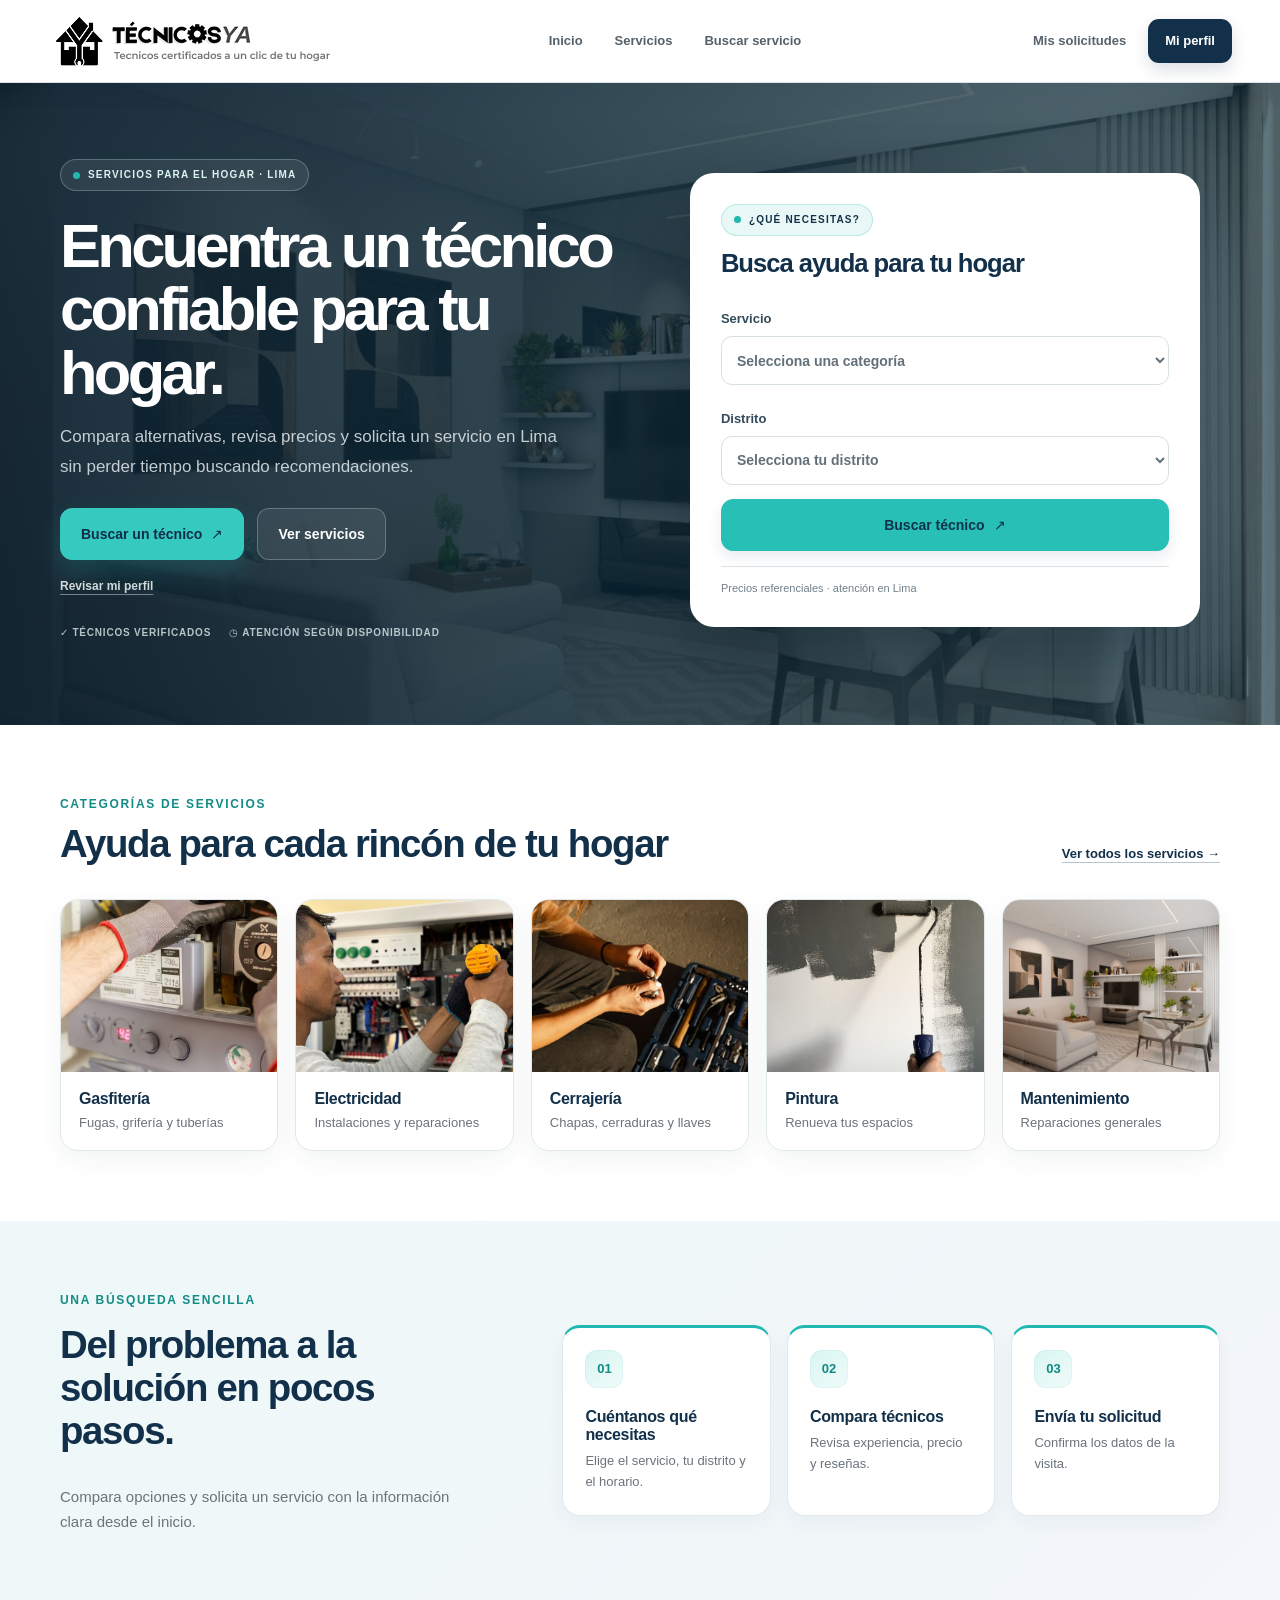
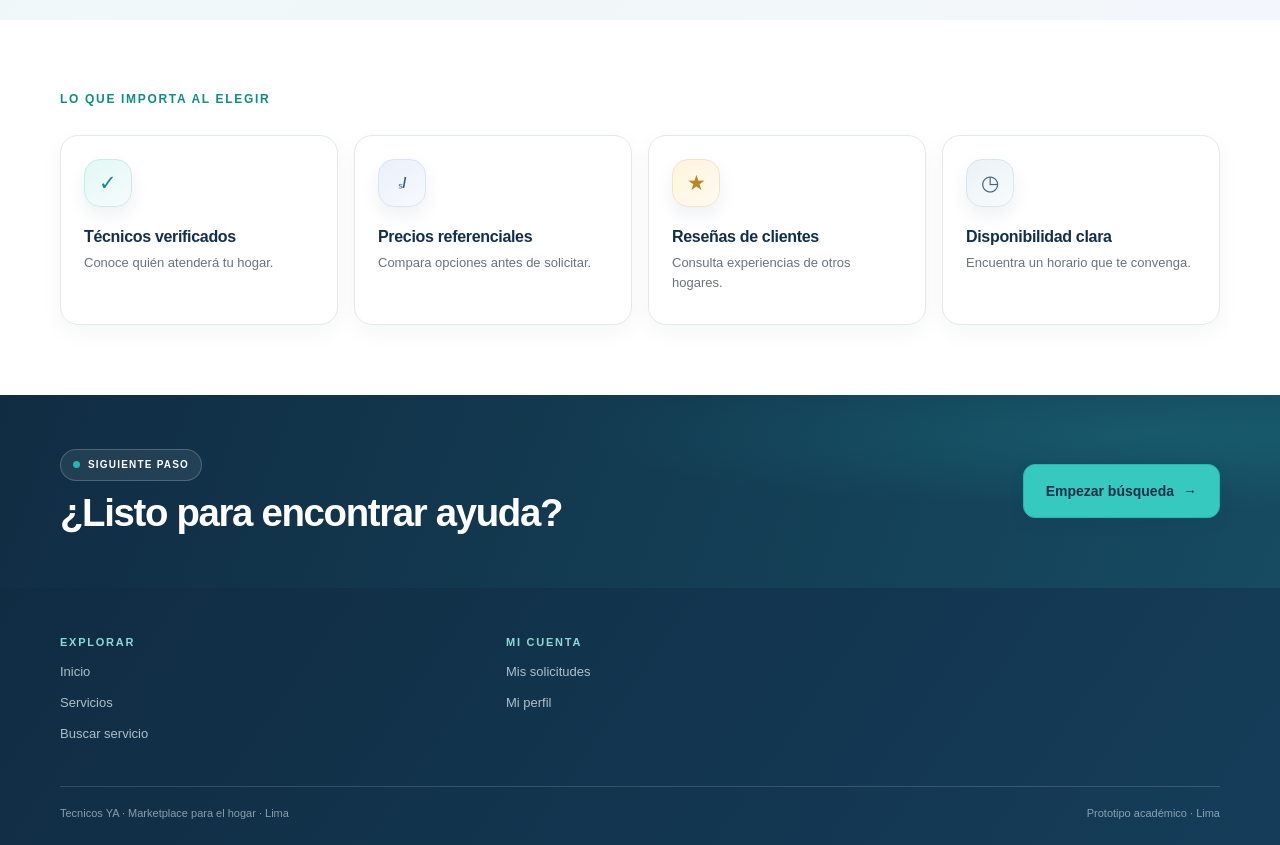
==== index.html @ 281db95e "s" ====
<!doctype html>
<html lang="es">
<head>
  <meta charset="utf-8">
  <meta name="viewport" content="width=device-width, initial-scale=1">
  <meta name="theme-color" content="#12304A"><link rel="icon" href="favicon.ico">
  <meta name="description" content="Encuentra técnicos confiables para los servicios de tu hogar en Lima.">
  <title>Hogario — servicios para tu hogar</title>
  <link rel="stylesheet" href="shared.css">
  <link rel="stylesheet" href="home.css">
  <script src="shared.js" defer></script>
  <script src="home.js" defer></script>
</head>
<body>
  <header data-site-header></header>
  <main>
    <section class="hero">
      <div class="container hero-grid">
        <div class="hero-copy">
          <span class="eyebrow">Servicios para el hogar · Lima</span>
          <h1>Encuentra un técnico confiable para tu hogar.</h1>
          <p class="lead">Compara alternativas, revisa precios y solicita un servicio en Lima sin perder tiempo buscando recomendaciones.</p>
          <div class="button-row"><a class="button" href="/buscar-servicio/index.html">Buscar un técnico <span aria-hidden="true">↗</span></a><a class="button button--secondary" href="/servicios/index.html">Ver servicios</a></div>
          <a class="text-link home-account-link" href="/mi-perfil/index.html">Revisar mi perfil</a>
          <div class="trust-list"><span>✓ Técnicos verificados</span><span>◷ Atención según disponibilidad</span></div>
        </div>
        <div class="hero-visual">
          <img src="hogario-home.jpeg" alt="Interior luminoso de un hogar moderno" fetchpriority="high">
          <div class="hero-search">
            <span class="eyebrow">¿Qué necesitas?</span>
            <h2>Busca ayuda para tu hogar</h2>
            <form id="home-search" action="/buscar-servicio/index.html">
              <label class="field"><span>Servicio</span><select name="servicio" required><option value="">Selecciona una categoría</option><option>Gasfitería</option><option>Electricidad</option><option>Cerrajería</option><option>Pintura</option><option>Mantenimiento</option><option>Limpieza</option></select></label>
              <label class="field"><span>Distrito</span><select name="distrito" required><option value="">Selecciona tu distrito</option><option>Surco</option><option>Miraflores</option><option>San Borja</option><option>San Isidro</option><option>La Molina</option></select></label>
              <button class="button" type="submit">Buscar técnico <span aria-hidden="true">↗</span></button>
            </form>
            <p class="home-search-note">Precios referenciales · atención en Lima</p>
          </div>
        </div>
      </div>
    </section>
    <section class="section">
      <div class="container"><div class="section-title-row"><div><p class="section-heading">Categorías de servicios</p><h2>Ayuda para cada rincón de tu hogar</h2></div><a class="text-link" href="/servicios/index.html">Ver todos los servicios →</a></div>
        <div class="service-grid">
          <a class="service-card" href="/buscar-servicio/?servicio=Gasfiter%C3%ADa"><img src="hogario-gas.jpeg" alt="Técnico revisando una instalación de agua" loading="lazy"><div class="service-card__body"><h3>Gasfitería</h3><p>Fugas, grifería y tuberías</p></div></a>
          <a class="service-card" href="/buscar-servicio/?servicio=Electricidad"><img src="hogario-electric.jpeg" alt="Electricista trabajando en una instalación del hogar" loading="lazy"><div class="service-card__body"><h3>Electricidad</h3><p>Instalaciones y reparaciones</p></div></a>
          <a class="service-card" href="/buscar-servicio/?servicio=Cerrajer%C3%ADa"><img src="hogario-locksmith.jpeg" alt="Herramientas de cerrajería" loading="lazy"><div class="service-card__body"><h3>Cerrajería</h3><p>Chapas, cerraduras y llaves</p></div></a>
          <a class="service-card" href="/buscar-servicio/?servicio=Pintura"><img src="hogario-paint.jpeg" alt="Pintor renovando una pared interior" loading="lazy"><div class="service-card__body"><h3>Pintura</h3><p>Renueva tus espacios</p></div></a>
          <a class="service-card" href="/buscar-servicio/?servicio=Mantenimiento"><img src="hogario-home.jpeg" alt="Sala de estar luminosa en un hogar cuidado" loading="lazy"><div class="service-card__body"><h3>Mantenimiento</h3><p>Reparaciones generales</p></div></a>
        </div>
      </div>
    </section>
    <section class="section section--soft">
      <div class="container home-steps"><div><p class="section-heading">Una búsqueda sencilla</p><h2>Del problema a la solución en pocos pasos.</h2><p class="muted">Compara opciones y solicita un servicio con la información clara desde el inicio.</p></div><div class="inline-steps"><article class="inline-step"><b>01</b><h3>Cuéntanos qué necesitas</h3><p>Elige el servicio, tu distrito y el horario.</p></article><article class="inline-step"><b>02</b><h3>Compara técnicos</h3><p>Revisa experiencia, precio y reseñas.</p></article><article class="inline-step"><b>03</b><h3>Envía tu solicitud</h3><p>Confirma los datos de la visita.</p></article></div></div>
    </section>
    <section class="section"><div class="container"><p class="section-heading">Lo que importa al elegir</p><div class="benefit-grid"><article><span>✓</span><h3>Técnicos verificados</h3><p>Conoce quién atenderá tu hogar.</p></article><article><span>ₛ/</span><h3>Precios referenciales</h3><p>Compara opciones antes de solicitar.</p></article><article><span>★</span><h3>Reseñas de clientes</h3><p>Consulta experiencias de otros hogares.</p></article><article><span>◷</span><h3>Disponibilidad clara</h3><p>Encuentra un horario que te convenga.</p></article></div></div></section>
    <section class="home-cta"><div class="container"><div><span class="eyebrow">Siguiente paso</span><h2>¿Listo para encontrar ayuda?</h2></div><a class="button button--teal" href="/buscar-servicio/index.html">Empezar búsqueda <span aria-hidden="true">→</span></a></div></section>
  </main>
  <footer data-site-footer></footer>
</body>
</html>
---- shared.css ----
:root{font-family:Inter,Arial,sans-serif;color:#343a40;background:#fff;font-synthesis:none;text-rendering:optimizeLegibility;--navy:#12304a;--teal:#20b8b0;--ink:#343a40;--muted:#6b737b;--line:#dce2e7;--paper:#f3f5f7;--white:#fff;--shadow:0 14px 38px rgba(18,48,74,.09);font-optical-sizing:auto}*{box-sizing:border-box}html{scroll-behavior:smooth}body{margin:0;min-width:320px;background:#fff;color:var(--ink);font-size:15px;line-height:1.55}img{display:block;max-width:100%}a{color:inherit;text-decoration:none}button,input,select,textarea{font:inherit}button,a,input,select,textarea{outline-offset:3px}a:focus-visible,button:focus-visible,input:focus-visible,select:focus-visible,textarea:focus-visible{outline:3px solid rgba(32,184,176,.55)}.site-header{position:relative;z-index:5;background:#fff;border-bottom:1px solid var(--line);box-shadow:0 2px 10px rgba(18,48,74,.04)}.header-main{max-width:1240px;margin:auto;min-height:76px;padding:12px 28px;display:flex;align-items:center;justify-content:space-between;gap:22px}.brand{display:inline-flex;align-items:center;gap:10px;flex-shrink:0}.brand-mark{width:42px;height:42px;display:grid;place-items:center;border-radius:13px;background:var(--navy);color:var(--teal);font-size:22px;font-weight:800}.brand-name{font-size:20px;font-weight:800;letter-spacing:-.05em;color:var(--navy);line-height:1}.brand-caption{display:block;margin-top:5px;font-size:9px;letter-spacing:.13em;text-transform:uppercase;color:#82909a}.main-nav{display:flex;align-items:center;gap:4px}.main-nav a,.mobile-nav a{padding:9px 12px;border-radius:9px;color:#56616a;font-size:13px;font-weight:650;white-space:nowrap;transition:background .18s,color .18s}.main-nav a:hover,.main-nav a[aria-current=page],.mobile-nav a:hover,.mobile-nav a[aria-current=page]{background:#e8f8f7;color:var(--navy)}.header-actions{display:flex;align-items:center;gap:10px;white-space:nowrap}.header-actions a{font-size:12px;font-weight:700}.header-login{padding:9px 12px;color:#58636d}.header-tech{padding:11px 15px;border-radius:9px;background:var(--navy);color:#fff}.mobile-nav{display:none;overflow-x:auto;border-top:1px solid var(--line);padding:7px 18px;gap:3px}.container{width:min(1160px,calc(100% - 48px));margin-inline:auto}.section{padding:70px 0}.section--soft{background:var(--paper)}.section-heading{margin:0 0 26px;color:var(--navy);font-size:12px;font-weight:800;letter-spacing:.14em;text-transform:uppercase}.eyebrow{display:inline-flex;align-items:center;gap:8px;width:max-content;padding:7px 12px;border:1px solid rgba(32,184,176,.24);border-radius:30px;background:#ecf9f8;color:var(--navy);font-size:10px;font-weight:800;letter-spacing:.12em;text-transform:uppercase}.eyebrow:before{content:"";width:7px;height:7px;border-radius:50%;background:var(--teal)}h1,h2,h3,p{margin-top:0}h1,h2,h3{color:var(--navy);line-height:1.12}h1{font-size:clamp(2.3rem,5vw,4.3rem);letter-spacing:-.055em}h2{font-size:clamp(1.45rem,2.5vw,2.1rem);letter-spacing:-.035em}h3{font-size:1.05rem;letter-spacing:-.02em}.muted{color:var(--muted)}.lead{max-width:650px;color:#66717a;font-size:17px;line-height:1.7}.button-row{display:flex;flex-wrap:wrap;gap:12px}.button{min-height:46px;display:inline-flex;align-items:center;justify-content:center;gap:9px;padding:11px 18px;border:1px solid var(--navy);border-radius:9px;background:var(--navy);color:#fff;font-size:13px;font-weight:750;cursor:pointer;transition:transform .15s,background .15s,box-shadow .15s}.button:hover{background:#1b4567;box-shadow:0 7px 18px rgba(18,48,74,.16);transform:translateY(-1px)}.button--secondary{border-color:#b8e8e5;background:#eaf8f7;color:var(--navy)}.button--secondary:hover{background:#d9f3f1}.button--white{border-color:#fff;background:#fff;color:var(--navy)}.text-link{color:var(--navy);font-size:13px;font-weight:700;text-decoration:underline;text-decoration-color:#b8c5cd;text-underline-offset:4px}.card{border:1px solid var(--line);border-radius:16px;background:#fff;box-shadow:0 4px 15px rgba(18,48,74,.035)}.card--pad{padding:24px}.grid{display:grid;gap:18px}.grid-2{grid-template-columns:repeat(2,minmax(0,1fr))}.grid-3{grid-template-columns:repeat(3,minmax(0,1fr))}.grid-4{grid-template-columns:repeat(4,minmax(0,1fr))}.service-card{overflow:hidden;border:1px solid var(--line);border-radius:15px;background:#fff;box-shadow:0 4px 14px rgba(18,48,74,.045);transition:transform .2s,border-color .2s,box-shadow .2s}.service-card:hover{transform:translateY(-3px);border-color:#a6dfdb;box-shadow:var(--shadow)}.service-card img{width:100%;height:150px;object-fit:cover}.service-card__body{padding:16px}.service-card__body h3{margin-bottom:5px}.service-card__body p{margin:0;color:var(--muted);font-size:12px}.page-top{padding:46px 0 28px;background:var(--paper);border-bottom:1px solid var(--line)}.page-top h1{margin:16px 0 8px;font-size:clamp(2rem,4vw,3.25rem)}.page-top p{max-width:720px;margin-bottom:0;color:var(--muted)}.page-content{padding:38px 0 72px}.form-card{padding:27px;border:1px solid var(--line);border-radius:16px;background:#fff;box-shadow:var(--shadow)}.form-grid{display:grid;grid-template-columns:repeat(2,minmax(0,1fr));gap:18px}.field{display:grid;gap:7px}.field--wide{grid-column:1/-1}.field label{color:#44515a;font-size:12px;font-weight:750}.field input,.field select,.field textarea{width:100%;min-height:46px;padding:11px 13px;border:1px solid #ced7dd;border-radius:9px;background:#fff;color:var(--ink)}.field textarea{min-height:110px;resize:vertical}.field input::placeholder,.field textarea::placeholder{color:#9aa4ab}.form-actions{display:flex;align-items:center;flex-wrap:wrap;gap:12px;margin-top:22px}.notice{padding:15px 17px;border:1px solid #ccebe8;border-radius:12px;background:#f0fbfa;color:#31575a;font-size:13px}.pill{display:inline-flex;padding:7px 11px;border-radius:30px;background:#eaf8f7;color:var(--navy);font-size:11px;font-weight:750}.hero{overflow:hidden;padding:62px 0 72px;background:var(--paper)}.hero-grid{display:grid;grid-template-columns:1.03fr .97fr;align-items:center;gap:48px}.hero h1{max-width:680px;margin:20px 0 20px}.hero-visual{position:relative;min-height:430px;padding:115px 0 0 32px}.hero-visual>img{position:absolute;inset:0 0 auto;width:100%;height:300px;border-radius:20px;object-fit:cover}.hero-search{position:relative;z-index:1;width:min(94%,460px);margin:110px 0 0 auto;padding:26px;border:1px solid var(--line);border-radius:18px;background:#fff;box-shadow:0 22px 50px rgba(18,48,74,.15)}.hero-search h2{margin:6px 0 18px;font-size:21px}.hero-search .field{margin-top:13px}.hero-search .button{width:100%;margin-top:16px}.trust-list{display:flex;flex-wrap:wrap;gap:18px;margin-top:27px;color:#77838a;font-size:10px;font-weight:750;letter-spacing:.08em;text-transform:uppercase}.technician-card{display:grid;grid-template-columns:108px 1fr;gap:19px;padding:19px;border:1px solid var(--line);border-radius:15px;background:#fff;box-shadow:0 4px 15px rgba(18,48,74,.04)}.technician-card>img{width:108px;height:116px;border-radius:12px;object-fit:cover}.technician-card h3{margin:2px 0 4px}.technician-card p{margin:0;color:var(--muted);font-size:13px}.tech-meta{display:flex;flex-wrap:wrap;gap:9px 16px;margin-top:11px;color:#5e6a72;font-size:11px}.tech-bottom{grid-column:2;display:flex;align-items:center;justify-content:space-between;gap:15px;padding-top:13px;border-top:1px solid var(--line)}.tech-bottom strong{display:block;color:var(--navy);font-size:16px}.results-layout{display:grid;grid-template-columns:260px minmax(0,1fr);gap:32px}.filter-panel{position:sticky;top:18px;align-self:start;padding:20px;border:1px solid var(--line);border-radius:14px;background:#fff}.filter-group{padding:15px 0;border-bottom:1px solid var(--line)}.filter-group:last-child{border-bottom:0}.filter-group h3{margin-bottom:11px;font-size:13px}.check-row{display:flex;align-items:center;gap:8px;margin:8px 0;color:#5d6871;font-size:12px}.check-row input{accent-color:var(--teal)}.results-list{display:grid;gap:14px}.profile-grid{display:grid;grid-template-columns:.82fr 1.18fr;gap:25px}.profile-head{display:flex;align-items:center;gap:17px}.profile-head img{width:100px;height:100px;border-radius:15px;object-fit:cover}.profile-head h2{margin:0;font-size:24px}.profile-head p{margin:5px 0 0;color:var(--muted);font-size:13px}.data-row{display:flex;justify-content:space-between;gap:15px;padding:13px 0;border-bottom:1px solid var(--line);font-size:13px}.data-row:last-child{border-bottom:0}.data-row span{color:var(--muted)}.data-row strong{color:var(--navy);text-align:right}.rating-stars{display:flex;gap:7px}.rating-stars button{width:44px;height:44px;border:1px solid var(--line);border-radius:9px;background:#fff;color:#9aa3a9;font-size:22px;cursor:pointer}.rating-stars button.is-active,.rating-stars button:hover{border-color:var(--teal);background:#eaf8f7;color:#db9c2f}.status{display:inline-flex;padding:6px 10px;border-radius:30px;background:#eaf8f7;color:#176d69;font-size:11px;font-weight:750}.success-panel{text-align:center;padding:50px 30px}.success-mark{width:62px;height:62px;display:grid;place-items:center;margin:0 auto 20px;border-radius:50%;background:#e7f8f5;color:#168b82;font-size:30px}.site-footer{padding:40px 0 20px;border-top:1px solid var(--line);background:var(--paper)}.footer-grid{display:grid;grid-template-columns:repeat(3,1fr);gap:32px;padding-bottom:28px}.footer-group h2{margin-bottom:14px;color:#82909a;font-size:10px;letter-spacing:.16em;text-transform:uppercase}.footer-group a{display:block;width:max-content;margin:8px 0;color:#66727a;font-size:12px}.footer-group a:hover{color:var(--navy);text-decoration:underline}.footer-bottom{display:flex;justify-content:space-between;gap:12px;padding-top:18px;border-top:1px solid #d8dfe3;color:#849098;font-size:10px}.footer-legal{display:flex;flex-wrap:wrap;gap:15px}.footer-legal a:hover{text-decoration:underline}.simple-grid{display:grid;grid-template-columns:repeat(2,minmax(0,1fr));gap:16px}.simple-action{padding:19px;border:1px solid var(--line);border-radius:13px;background:#fff}.simple-action h2{margin-bottom:6px;font-size:17px}.simple-action p{margin-bottom:12px;color:var(--muted);font-size:13px}.empty-state{padding:28px;border:1px dashed #bac7ce;border-radius:14px;background:#f9fbfc;color:var(--muted);text-align:center}.search-summary{display:flex;flex-wrap:wrap;gap:9px;margin:16px 0}.is-hidden{display:none!important}.field-hint{font-size:11px;color:var(--muted)}.toast-message{position:fixed;right:22px;bottom:22px;z-index:20;padding:12px 16px;border-radius:10px;background:var(--navy);color:#fff;box-shadow:var(--shadow);font-size:13px}.inline-steps{display:grid;grid-template-columns:repeat(3,1fr);gap:14px}.inline-step{padding:20px;border:1px solid var(--line);border-radius:14px;background:#fff}.inline-step b{display:block;margin-bottom:10px;color:var(--teal);font-size:12px}.inline-step h3{margin-bottom:7px}.inline-step p{margin:0;color:var(--muted);font-size:12px}.switch-row{display:flex;align-items:flex-start;gap:10px;padding:14px;border:1px solid var(--line);border-radius:11px;cursor:pointer}.switch-row input{margin-top:5px;accent-color:var(--teal)}@media(max-width:1050px){.header-main{gap:12px;padding-inline:20px}.main-nav a{padding-inline:9px;font-size:12px}.header-actions{gap:3px}.header-actions a{font-size:11px}.header-tech{padding-inline:11px}.hero-grid{gap:25px}.results-layout{grid-template-columns:230px minmax(0,1fr);gap:20px}}@media(max-width:850px){.header-main{min-height:68px}.main-nav{display:none}.mobile-nav{display:flex}.header-actions .header-login{display:none}.hero-grid{grid-template-columns:1fr}.hero-visual{width:min(650px,100%);margin:auto}.grid-4{grid-template-columns:repeat(2,minmax(0,1fr))}.results-layout{grid-template-columns:1fr}.filter-panel{position:static}.profile-grid{grid-template-columns:1fr 1fr}}@media(max-width:620px){.container{width:min(100% - 32px,1160px)}.header-main{padding:10px 16px}.brand-caption{display:none}.header-tech{display:none}.mobile-nav{padding-inline:12px}.section{padding:48px 0}.hero{padding:42px 0}.hero-grid{gap:18px}.hero-visual{min-height:390px;padding-left:10px}.hero-visual>img{height:245px}.hero-search{width:97%;margin-top:95px;padding:18px}.lead{font-size:15px}.grid-2,.grid-3,.grid-4,.form-grid,.profile-grid,.simple-grid{grid-template-columns:1fr}.field--wide{grid-column:auto}.page-top{padding:32px 0 22px}.page-content{padding:25px 0 50px}.form-card{padding:19px}.technician-card{grid-template-columns:76px minmax(0,1fr);gap:12px;padding:13px}.technician-card>img{width:76px;height:88px}.tech-meta{gap:6px 10px;font-size:10px}.tech-bottom{grid-column:1/-1}.tech-bottom .button{padding-inline:12px}.footer-grid{grid-template-columns:1fr 1fr;gap:18px}.footer-group:last-child{grid-column:1/-1}.footer-bottom{flex-direction:column}.inline-steps{grid-template-columns:1fr}.profile-head img{width:82px;height:82px}.data-row{font-size:12px}.success-panel{padding:35px 18px}}

body{font-size:16px;line-height:1.6}
.main-nav a,.mobile-nav a{font-size:13px}
.header-actions a{font-size:13px}
.button{min-height:48px;border-radius:11px;transition:transform .18s ease,background .18s ease,border-color .18s ease,box-shadow .18s ease}
.button:active{transform:translateY(0)}
.button:disabled,.button[aria-disabled=true]{cursor:not-allowed;opacity:.55;box-shadow:none;transform:none}
.card,.form-card,.filter-panel,.technician-card,.service-card{border-radius:16px}
.card:focus-within,.form-card:focus-within{border-color:#b6e6e3}
.service-card:focus-visible{outline:3px solid rgba(32,184,176,.55);outline-offset:3px}
.technician-card{transition:border-color .18s ease,box-shadow .18s ease,transform .18s ease}
.technician-card:hover{border-color:#b6e6e3;box-shadow:var(--shadow);transform:translateY(-2px)}
.filter-panel{box-shadow:0 8px 24px rgba(18,48,74,.04)}
.field input,.field select,.field textarea{min-height:48px;border-color:#c5d0d7;border-radius:11px;transition:border-color .18s ease,box-shadow .18s ease}
.field input:focus,.field select:focus,.field textarea:focus{border-color:var(--teal);box-shadow:0 0 0 3px rgba(32,184,176,.12);outline:none}
.field input:disabled,.field select:disabled,.field textarea:disabled{background:#f3f5f7;color:#7b858c;cursor:not-allowed}
.check-row{min-height:32px;font-size:13px}
.check-row input,.switch-row input{width:17px;height:17px;flex:0 0 17px;accent-color:var(--teal)}
.tech-meta{font-size:12px;line-height:1.5}
.status{min-height:28px;align-items:center;font-size:12px}
.pill{min-height:30px;align-items:center}
.empty-state{line-height:1.7}
.toast-message{max-width:min(420px,calc(100vw - 32px));line-height:1.5}
.mobile-nav a{display:flex;min-height:42px;align-items:center;justify-content:center}
@media(max-width:620px){
  .mobile-nav{display:grid;grid-template-columns:repeat(3,minmax(0,1fr));overflow:visible;padding:8px 12px;gap:4px}
  .mobile-nav a{padding:9px 6px;text-align:center;white-space:normal}
  .header-main{min-height:64px}
  .button-row{gap:10px}
  .button-row .button{min-height:48px}
  .hero-search{padding:20px}
  .filter-panel{padding:17px}
  .technician-card{padding:14px}
  .tech-meta{font-size:11px}
  .site-footer{padding-top:32px}
}
@media(max-width:380px){
  .mobile-nav{grid-template-columns:repeat(2,minmax(0,1fr))}
  .container{width:calc(100% - 28px)}
  .hero-search{padding:16px}
  .card--pad,.form-card{padding:17px}
}
@media(prefers-reduced-motion:reduce){
  html{scroll-behavior:auto}
  *,*::before,*::after{scroll-behavior:auto!important;animation-duration:.01ms!important;animation-iteration-count:1!important;transition-duration:.01ms!important}
}

.site-header{position:sticky;top:0;background:rgba(255,255,255,.96);backdrop-filter:blur(14px);box-shadow:0 5px 24px rgba(18,48,74,.07)}
.header-main{min-height:82px}
.brand{gap:12px}
.brand-mark{width:46px;height:46px;border-radius:15px;background:linear-gradient(145deg,#12304a,#1e5a72);box-shadow:0 8px 18px rgba(18,48,74,.18)}
.brand-name{font-size:22px}
.main-nav a,.mobile-nav a{padding:10px 14px;border-radius:11px;font-size:13px}
.header-actions{gap:8px}
.header-login{padding:11px 14px;border-radius:11px;transition:background .18s ease,color .18s ease}
.header-login:hover{background:#eef5f6;color:var(--navy)}
.header-tech{padding:12px 17px;border-radius:11px;box-shadow:0 7px 16px rgba(18,48,74,.15);transition:transform .18s ease,box-shadow .18s ease}
.header-tech:hover{box-shadow:0 10px 22px rgba(18,48,74,.2);transform:translateY(-1px)}
.page-top{position:relative;isolation:isolate;overflow:hidden;padding:62px 0 50px;border:0;background:radial-gradient(ellipse at 88% 4%,rgba(32,184,176,.22),transparent 31%),linear-gradient(118deg,#102c43 0%,#153d59 60%,#1b5f6a 100%);color:#fff}
.page-top:after{position:absolute;z-index:-1;right:-100px;bottom:-220px;width:440px;height:440px;border:1px solid rgba(255,255,255,.08);border-radius:50%;box-shadow:0 0 0 48px rgba(255,255,255,.025),0 0 0 96px rgba(255,255,255,.02);content:"";pointer-events:none}
.page-top>.container{position:relative;z-index:1}
.page-top .eyebrow{border-color:rgba(207,249,245,.24);background:rgba(255,255,255,.08);color:#d9f5f1}
.page-top h1{max-width:850px;margin:18px 0 10px;color:#fff;font-size:clamp(2.4rem,5vw,4rem);line-height:1.04;letter-spacing:-.06em}
.page-top p{max-width:720px;color:rgba(244,250,252,.78);font-size:16px;line-height:1.7}
.page-top .text-link{color:#e5f7f5;text-decoration-color:rgba(255,255,255,.4)}
.page-top .profile-page-title{align-items:center}
.page-top .profile-page-title p{margin-bottom:0;color:rgba(244,250,252,.78)}
@media(max-width:650px){.page-top .profile-page-title{align-items:flex-start;flex-direction:column}}
.page-top .button:not(.button--secondary){border-color:#35c9c0;background:#35c9c0;color:#102f46;box-shadow:0 10px 26px rgba(32,184,176,.2)}
.page-top .button:not(.button--secondary):hover{border-color:#53d4cb;background:#53d4cb}
.page-content{min-height:420px;padding:48px 0 78px;background:linear-gradient(180deg,#f6f9fb 0%,#fff 320px)}
.form-card,.filter-panel,.card{border-color:#e0e8ed;border-radius:20px;box-shadow:0 14px 38px rgba(18,48,74,.07)}
.form-card{padding:30px}
.card--pad{padding:28px}
.field{gap:8px}
.field>span,.field label{color:#344b5b;font-size:13px;font-weight:700}
.field input,.field select,.field textarea{min-height:50px;border-color:#d0dbe1;border-radius:12px;background-color:#fff;color:#243d50;font-size:14px}
.field textarea{min-height:118px;line-height:1.6}
.field input::placeholder,.field textarea::placeholder{color:#87939c}
.form-actions{gap:12px}
.button{min-height:50px;padding:12px 20px;border-radius:12px;font-size:14px;box-shadow:0 6px 14px rgba(18,48,74,.1)}
.button--secondary{border-color:#c9e9e6;background:#effaf9;box-shadow:none}
.button--secondary:hover{border-color:#9ddbd6;background:#e1f6f4}
.notice{border-color:#c6e8e5;border-radius:15px;background:linear-gradient(135deg,#effaf9,#f8fcfc)}
.pill{padding:8px 12px;border:1px solid rgba(32,184,176,.09);background:#edf8f7}
.service-card{border-color:#e0e8ed;border-radius:18px;box-shadow:0 10px 28px rgba(18,48,74,.06)}
.service-card__body{padding:19px}
.technician-card{border-color:#e0e8ed;border-radius:18px;box-shadow:0 10px 28px rgba(18,48,74,.055)}
.filter-panel{padding:23px}
.status{padding:7px 11px;background:#e5f7f5;color:#176e69}
.site-footer{padding:48px 0 22px;border:0;background:linear-gradient(125deg,#102c43,#153d59);color:#fff}
.footer-grid{grid-template-columns:repeat(2,minmax(0,1fr));max-width:860px;padding-bottom:32px}
.footer-group h2{color:#8bdad4;font-size:11px}
.footer-group a{margin:10px 0;color:rgba(236,246,249,.72);font-size:13px;transition:color .18s ease,transform .18s ease}
.footer-group a:hover{color:#fff;text-decoration:none;transform:translateX(3px)}
.footer-bottom{border-color:rgba(255,255,255,.15);color:rgba(236,246,249,.55);font-size:11px}
@media(max-width:850px){
  .header-main{min-height:72px}
  .page-top{padding:48px 0 40px}
  .page-content{padding:36px 0 60px}
  .form-card{padding:25px}
}
@media(max-width:620px){
  .header-main{min-height:64px}
  .brand-mark{width:42px;height:42px}
  .main-nav a,.mobile-nav a{padding:9px 7px;font-size:12px}
  .page-top{padding:40px 0 34px}
  .page-top h1{font-size:clamp(2.25rem,10vw,3.3rem)}
  .page-top p{font-size:15px}
  .page-content{padding:26px 0 48px}
  .form-card,.card--pad,.filter-panel{padding:19px}
  .form-actions{display:grid;grid-template-columns:1fr}
  .form-actions .button{width:100%}
  .footer-grid{grid-template-columns:1fr 1fr;gap:20px}
  .footer-bottom{gap:8px}
}
@media(max-width:380px){
  .mobile-nav{grid-template-columns:repeat(2,minmax(0,1fr))}
  .page-top{padding:34px 0 29px}
  .form-card,.card--pad,.filter-panel{padding:16px}
  .footer-grid{gap:15px}
}
.button{position:relative;isolation:isolate;transition:transform .2s cubic-bezier(.2,.8,.2,1),box-shadow .22s ease,background .22s ease,border-color .22s ease}
.button:hover{transform:translateY(-2px) scale(1.01);box-shadow:0 12px 24px rgba(18,48,74,.18)}
.button:active{transform:translateY(0) scale(.98);box-shadow:0 3px 8px rgba(18,48,74,.12)}
.button:focus-visible{outline:3px solid rgba(32,184,176,.62);outline-offset:3px}
.service-card,.technician-card,.inline-step,.benefit-grid article{transition:transform .22s cubic-bezier(.2,.8,.2,1),box-shadow .22s ease,border-color .22s ease}
a.text-link{transition:color .18s ease,text-decoration-color .18s ease}
a.text-link:hover{color:#0f7e78;text-decoration-color:currentColor}
---- home.css ----
.section-title-row{display:flex;align-items:end;justify-content:space-between;gap:20px;margin-bottom:26px}.section-title-row .section-heading{margin-bottom:8px}.section-title-row h2{margin:0}.service-grid{display:grid;grid-template-columns:repeat(5,minmax(0,1fr));gap:14px}.home-account-link{display:inline-block;margin-top:17px;font-size:12px}.hero-search form{display:grid;gap:11px}.hero-search .field{gap:6px;font-size:11px;font-weight:700;color:#4c5962}.hero-search select{min-height:43px;padding:9px 11px;border:1px solid var(--line);border-radius:8px;background:#fff;color:#637079}.hero-search .button{width:100%;margin-top:3px}.home-search-note{margin:15px 0 0;padding-top:13px;border-top:1px solid var(--line);color:#89949b;font-size:10px}.home-steps{display:grid;grid-template-columns:.8fr 1.2fr;align-items:center;gap:48px}.home-steps .section-heading{margin-bottom:12px}.home-steps h2{max-width:420px}.home-steps p:not(.section-heading){max-width:400px}.benefit-grid{display:grid;grid-template-columns:repeat(4,minmax(0,1fr));gap:14px}.benefit-grid article{min-height:175px;padding:20px;border:1px solid var(--line);border-radius:14px;background:#fff}.benefit-grid article>span{width:34px;height:34px;display:grid;place-items:center;border-radius:10px;background:#eaf8f7;color:#15948c;font-weight:800}.benefit-grid h3{margin:23px 0 7px;font-size:14px}.benefit-grid p{margin:0;color:var(--muted);font-size:12px}.home-cta{padding:38px 0;background:var(--navy);color:#fff}.home-cta .container{display:flex;align-items:center;justify-content:space-between;gap:20px}.home-cta h2{margin:10px 0 0;color:#fff;font-size:25px}.home-cta .eyebrow{border-color:rgba(255,255,255,.2);background:rgba(255,255,255,.08);color:#fff}.button--teal{border-color:var(--teal);background:var(--teal);color:var(--navy)}.button--teal:hover{background:#59cec7}@media(max-width:900px){.service-grid{grid-template-columns:repeat(3,minmax(0,1fr))}.home-steps{grid-template-columns:1fr;gap:12px}.benefit-grid{grid-template-columns:repeat(2,minmax(0,1fr))}}@media(max-width:620px){.section-title-row{align-items:start;flex-direction:column}.service-grid{grid-template-columns:repeat(2,minmax(0,1fr));gap:10px}.service-card img{height:118px}.service-card__body{padding:12px}.home-cta .container{align-items:flex-start;flex-direction:column}.benefit-grid{grid-template-columns:1fr 1fr}.benefit-grid article{min-height:155px;padding:15px}.benefit-grid h3{margin-top:17px;font-size:13px}.hero-visual{min-height:410px}}
.hero-search h2{margin:10px 0 16px;font-size:clamp(1.3rem,2vw,1.65rem)}
.home-search-note{font-size:11px;line-height:1.5}
.section-title-row{margin-bottom:30px}
.service-card__body h3{font-size:15px}
.home-steps .inline-step{min-height:150px}
.benefit-grid article{transition:border-color .18s ease,transform .18s ease,box-shadow .18s ease}
.benefit-grid article:hover{border-color:#b6e6e3;box-shadow:0 10px 26px rgba(18,48,74,.07);transform:translateY(-2px)}
.home-cta .button--teal{min-height:50px}
@media(max-width:620px){.hero{padding-block:34px 46px}.hero-visual{min-height:390px}.home-steps .inline-step{min-height:0}.service-card__body h3{font-size:14px}}
@media(max-width:380px){.service-grid{grid-template-columns:1fr}.service-card{display:grid;grid-template-columns:100px minmax(0,1fr)}.service-card img{height:100%;min-height:104px}.service-card__body{align-self:center}}

.hero{
  position:relative;
  padding:76px 0 84px;
  background:radial-gradient(ellipse at 88% 8%,rgba(32,184,176,.2),transparent 30%),linear-gradient(118deg,#102c43 0%,#153d59 58%,#1b5f6a 100%);
  color:#fff;
}
.hero-grid{grid-template-columns:minmax(0,1.08fr) minmax(0,.92fr);gap:38px}
.hero-copy{max-width:620px}
.hero-copy .eyebrow{border-color:rgba(207,249,245,.26);background:rgba(255,255,255,.08);color:#d9f5f1}
.hero-copy h1{max-width:590px;margin:23px 0 18px;color:#fff;font-size:clamp(3rem,4.8vw,4.35rem);line-height:1.03;letter-spacing:-.06em}
.hero-copy .lead{max-width:520px;color:rgba(244,250,252,.78);font-size:17px;line-height:1.75}
.hero-copy .button-row{gap:13px;margin-top:27px}
.hero-copy .button{min-height:52px;padding:13px 20px;border-radius:12px}
.hero-copy .button:first-child{border-color:#35c9c0;background:#35c9c0;color:#102f46;box-shadow:0 12px 28px rgba(32,184,176,.2)}
.hero-copy .button:first-child:hover{border-color:#53d4cb;background:#53d4cb}
.hero-copy .button--secondary{border-color:rgba(255,255,255,.24);background:rgba(255,255,255,.08);color:#fff}
.hero-copy .button--secondary:hover{border-color:rgba(255,255,255,.42);background:rgba(255,255,255,.14)}
.hero-copy .home-account-link{color:rgba(255,255,255,.83);text-decoration-color:rgba(255,255,255,.42)}
.hero-copy .trust-list{color:rgba(235,247,250,.75)}
.hero-visual{min-height:480px;padding:88px 0 0 30px}
.hero-visual>img{height:380px;border-radius:28px;box-shadow:0 28px 65px rgba(4,21,35,.3)}
.hero-search{width:min(94%,480px);margin-top:142px;padding:30px;border:1px solid rgba(255,255,255,.72);border-radius:24px;box-shadow:0 28px 70px rgba(5,25,39,.3)}
.hero-search h2{margin:13px 0 19px;font-size:clamp(1.45rem,2vw,1.8rem);letter-spacing:-.04em}
.hero-search .field{font-size:12px}
.hero-search select{min-height:49px;border-color:#d7e0e5;border-radius:11px;font-size:14px}
.hero-search .button{min-height:52px;border-color:#28bfb7;background:#28bfb7;color:#10334c;font-size:14px}
.hero-search .button:hover{border-color:#46cec6;background:#46cec6}
.home-search-note{color:#71808a;font-size:11px}
.section-title-row{margin-bottom:34px}
.section-title-row .section-heading,.home-steps .section-heading,.section>.container>.section-heading{color:#138c85}
.section-title-row h2{max-width:650px;font-size:clamp(1.8rem,3vw,2.5rem)}
.service-grid{gap:17px}
.service-card{border-color:#e2e9ed;border-radius:18px;box-shadow:0 8px 24px rgba(18,48,74,.055)}
.service-card img{height:172px;transition:transform .4s ease}
.service-card:hover img{transform:scale(1.04)}
.service-card__body{padding:18px}
.service-card__body h3{font-size:16px}
.service-card__body p{font-size:13px;line-height:1.5}
.home-steps{gap:58px}
.home-steps h2{font-size:clamp(1.9rem,3vw,2.55rem);line-height:1.12}
.home-steps .muted{font-size:15px;line-height:1.7}
.inline-steps{gap:16px}
.inline-step{min-height:176px;padding:22px;border-color:#e2e9ed;border-radius:18px;box-shadow:0 8px 22px rgba(18,48,74,.045)}
.inline-step b{width:38px;height:38px;display:grid;place-items:center;border-radius:12px;background:#e8f8f6;color:#118b83;font-size:13px}
.inline-step h3{margin-top:20px;font-size:16px}
.inline-step p{font-size:13px;line-height:1.6}
.benefit-grid{gap:16px}
.benefit-grid article{min-height:190px;padding:23px;border-color:#e2e9ed;border-radius:18px;box-shadow:0 8px 22px rgba(18,48,74,.045)}
.benefit-grid article>span{width:42px;height:42px;border-radius:14px;font-size:17px}
.benefit-grid h3{margin-top:21px;font-size:16px}
.benefit-grid p{font-size:13px;line-height:1.6}
.home-cta{position:relative;overflow:hidden;padding:54px 0;background:radial-gradient(ellipse at 90% 20%,rgba(32,184,176,.17),transparent 35%),linear-gradient(110deg,#102c43,#164b61);}
.home-cta h2{font-size:clamp(1.8rem,3vw,2.4rem)}
.home-cta .button--teal{min-height:54px;padding-inline:22px;border-radius:12px;background:#35c9c0;color:#102f46}
@media(max-width:900px){
  .hero{padding-block:58px 65px}
  .hero-grid{gap:24px}
  .hero-copy{max-width:720px}
  .hero-copy h1{max-width:700px}
  .hero-visual{min-height:460px;padding-top:76px}
  .hero-search{margin-top:118px}
  .home-steps{gap:28px}
}
@media(max-width:620px){
  .hero{padding:43px 0 55px}
  .hero-copy h1{margin:20px 0 14px;font-size:clamp(2.8rem,11vw,4rem)}
  .hero-copy .lead{font-size:15px;line-height:1.65}
  .hero-copy .button-row{display:grid;grid-template-columns:1fr 1fr;gap:10px;margin-top:22px}
  .hero-copy .button{min-height:50px;padding:11px 12px;font-size:12px}
  .hero-visual{min-height:435px;padding:60px 0 0 10px}
  .hero-visual>img{height:235px;border-radius:22px}
  .hero-search{width:100%;margin-top:103px;padding:21px;border-radius:20px}
  .hero-search .field{font-size:12px}
  .hero-search select{min-height:47px;font-size:13px}
  .service-grid{gap:11px}
  .service-card{border-radius:15px}
  .service-card img{height:130px}
  .service-card__body{padding:14px}
  .home-steps{gap:20px}
  .inline-steps{gap:11px}
  .inline-step{min-height:0;padding:18px}
  .inline-step h3{margin-top:14px}
  .benefit-grid{gap:11px}
  .benefit-grid article{min-height:165px;padding:16px;border-radius:15px}
  .benefit-grid h3{margin-top:16px;font-size:14px}
  .home-cta{padding:40px 0}
  .home-cta .container{gap:18px}
  .home-cta .button--teal{width:100%}
}
@media(max-width:380px){
  .hero-copy .button-row{grid-template-columns:1fr}
  .hero-visual{min-height:445px;padding-left:0}
  .hero-visual>img{height:210px}
  .hero-search{margin-top:100px;padding:17px}
  .benefit-grid{grid-template-columns:1fr}
  .benefit-grid article{min-height:0}
}

.hero{
  background-image:linear-gradient(90deg,rgba(8,30,46,.9) 0%,rgba(10,42,58,.76) 48%,rgba(9,44,58,.62) 100%),url("hogario-home.jpeg");
  background-position:center,center 47%;
  background-size:cover;
}
.hero-grid{grid-template-columns:minmax(0,1.05fr) minmax(0,.95fr);gap:44px}
.hero-visual{min-height:0;padding:0}
.hero-visual>img{display:none}
.hero-search{width:100%;max-width:510px;margin:0 auto 0 0;border-color:rgba(255,255,255,.8);box-shadow:0 28px 70px rgba(4,21,35,.34)}
.hero-search .eyebrow{background:#e9f8f6;color:#12304a}
.section--soft{background:linear-gradient(135deg,#eef8f8 0%,#f3f6fa 100%)}
.home-steps{gap:64px}
.inline-step{position:relative;overflow:hidden;border-top:3px solid #20b8b0}
.inline-step b{background:linear-gradient(145deg,#d9f5f1,#f0fbfa);box-shadow:inset 0 0 0 1px rgba(32,184,176,.08)}
.benefit-grid article>span{width:48px;height:48px;border:1px solid #ccebe7;border-radius:16px;background:linear-gradient(145deg,#e1f8f5,#f7fcfb);color:#138c85;font-size:21px;box-shadow:0 8px 18px rgba(18,48,74,.07)}
.benefit-grid article:nth-child(2)>span{border-color:#d8e5f4;background:linear-gradient(145deg,#eaf1fb,#f7f9fd);color:#315f93;font-size:14px}
.benefit-grid article:nth-child(3)>span{border-color:#f1e5c8;background:linear-gradient(145deg,#fff4dc,#fffaf0);color:#bd8520}
.benefit-grid article:nth-child(4)>span{border-color:#d9e5ed;background:linear-gradient(145deg,#eaf2f7,#f8fbfc);color:#45677b}
@media(max-width:900px){
  .hero-grid{gap:30px}
  .hero-visual{width:100%;margin:0}
  .hero-search{margin:0 auto}
  .home-steps{gap:28px}
}
@media(max-width:620px){
  .hero{background-position:center,58% center}
  .hero-grid{gap:28px}
  .hero-visual{min-height:0;padding:0}
  .hero-search{max-width:none;margin:0;padding:20px}
  .home-steps{gap:18px}
}
@media(max-width:380px){.benefit-grid article>span{width:44px;height:44px}}
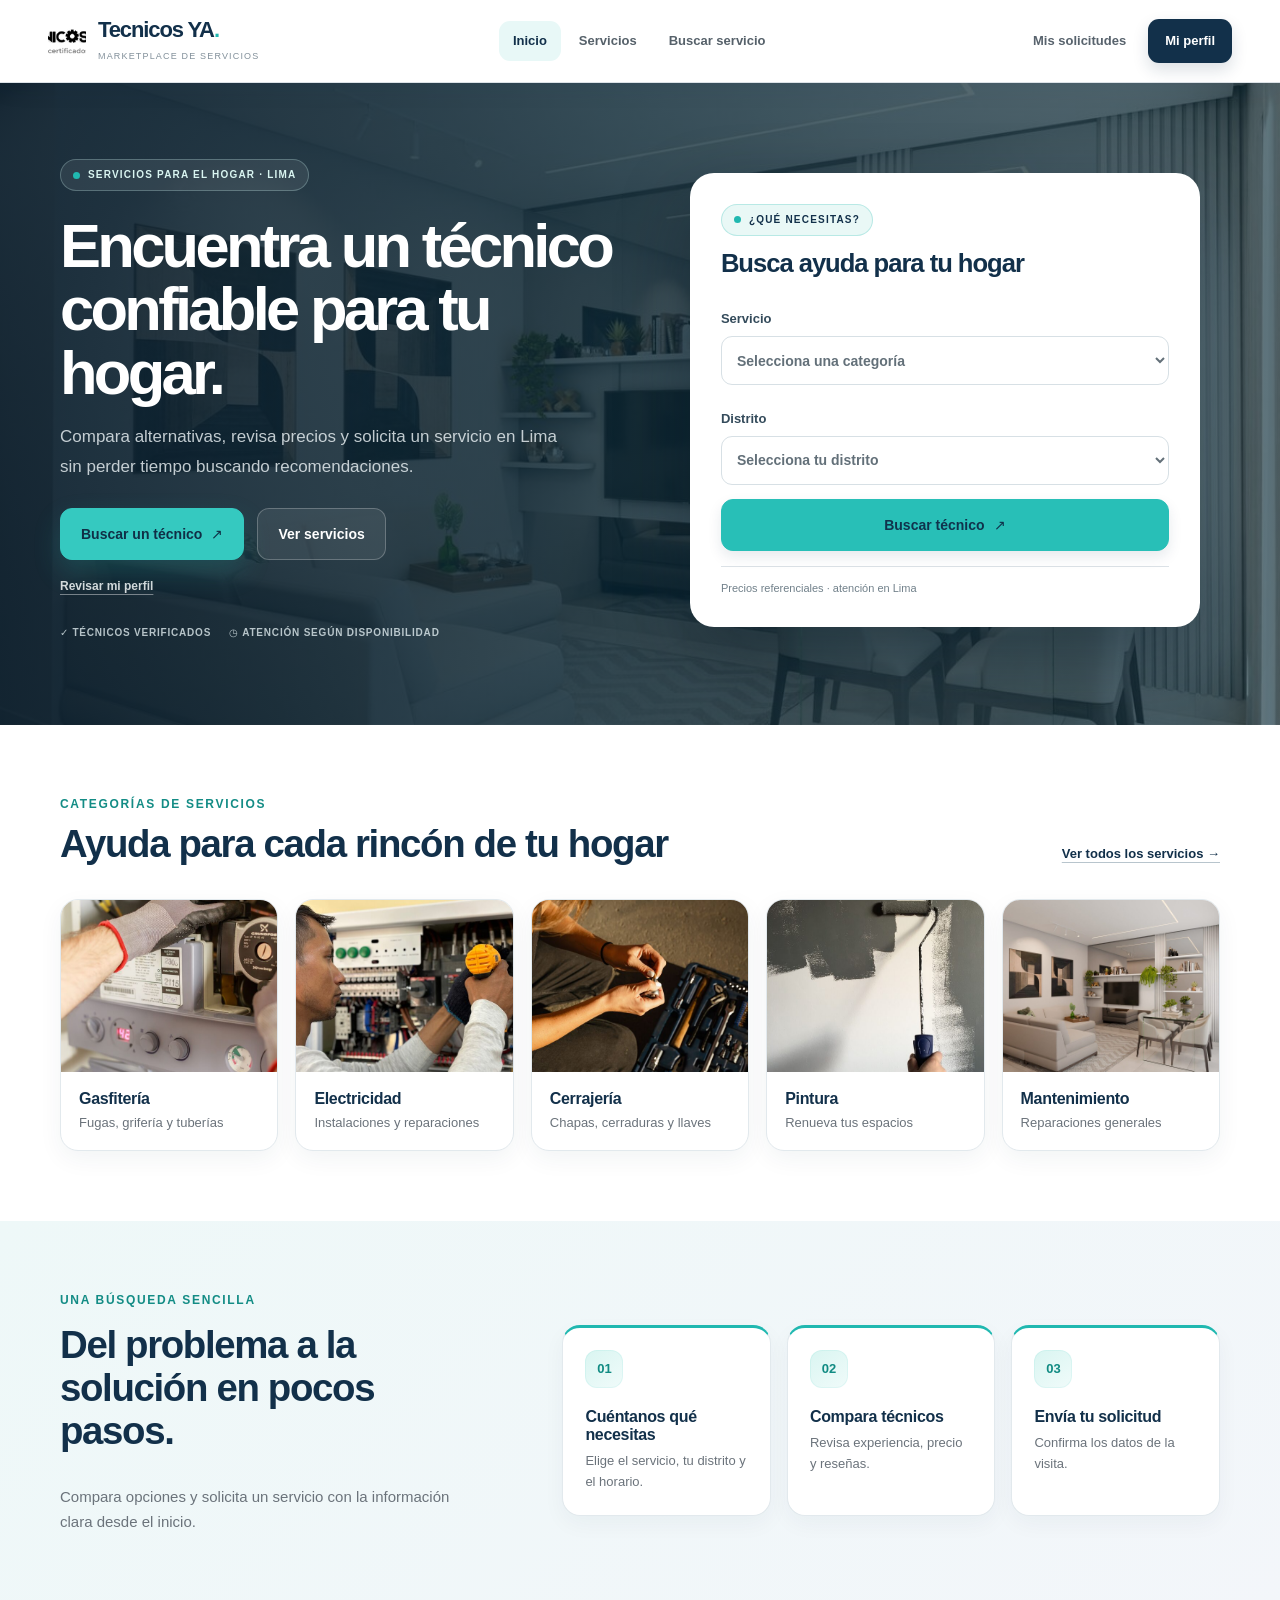
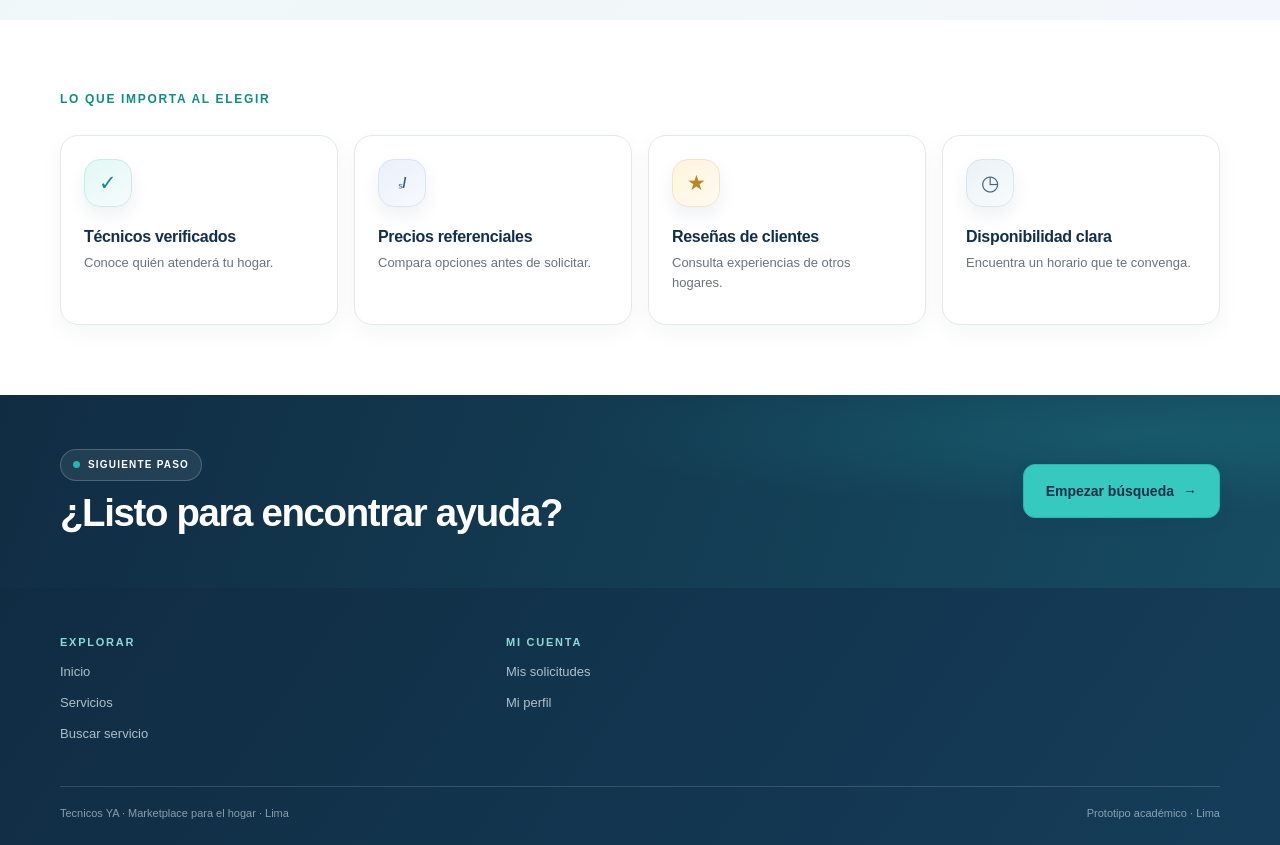
==== commit 4630bf39: "mejora" ====
--- a/index.html
+++ b/index.html
@@ -5,10 +5,10 @@
   <meta name="viewport" content="width=device-width, initial-scale=1">
   <meta name="theme-color" content="#12304A"><link rel="icon" href="favicon.ico">
   <meta name="description" content="Encuentra técnicos confiables para los servicios de tu hogar en Lima.">
-  <title>Hogario — servicios para tu hogar</title>
-  <link rel="stylesheet" href="shared.css">
+  <title>Tecnicos Ya — servicios para tu hogar</title>
+  <link rel="stylesheet" href="./shared.css">
   <link rel="stylesheet" href="home.css">
-  <script src="shared.js" defer></script>
+  <script src="./shared.js" defer></script>
   <script src="home.js" defer></script>
 </head>
 <body>
